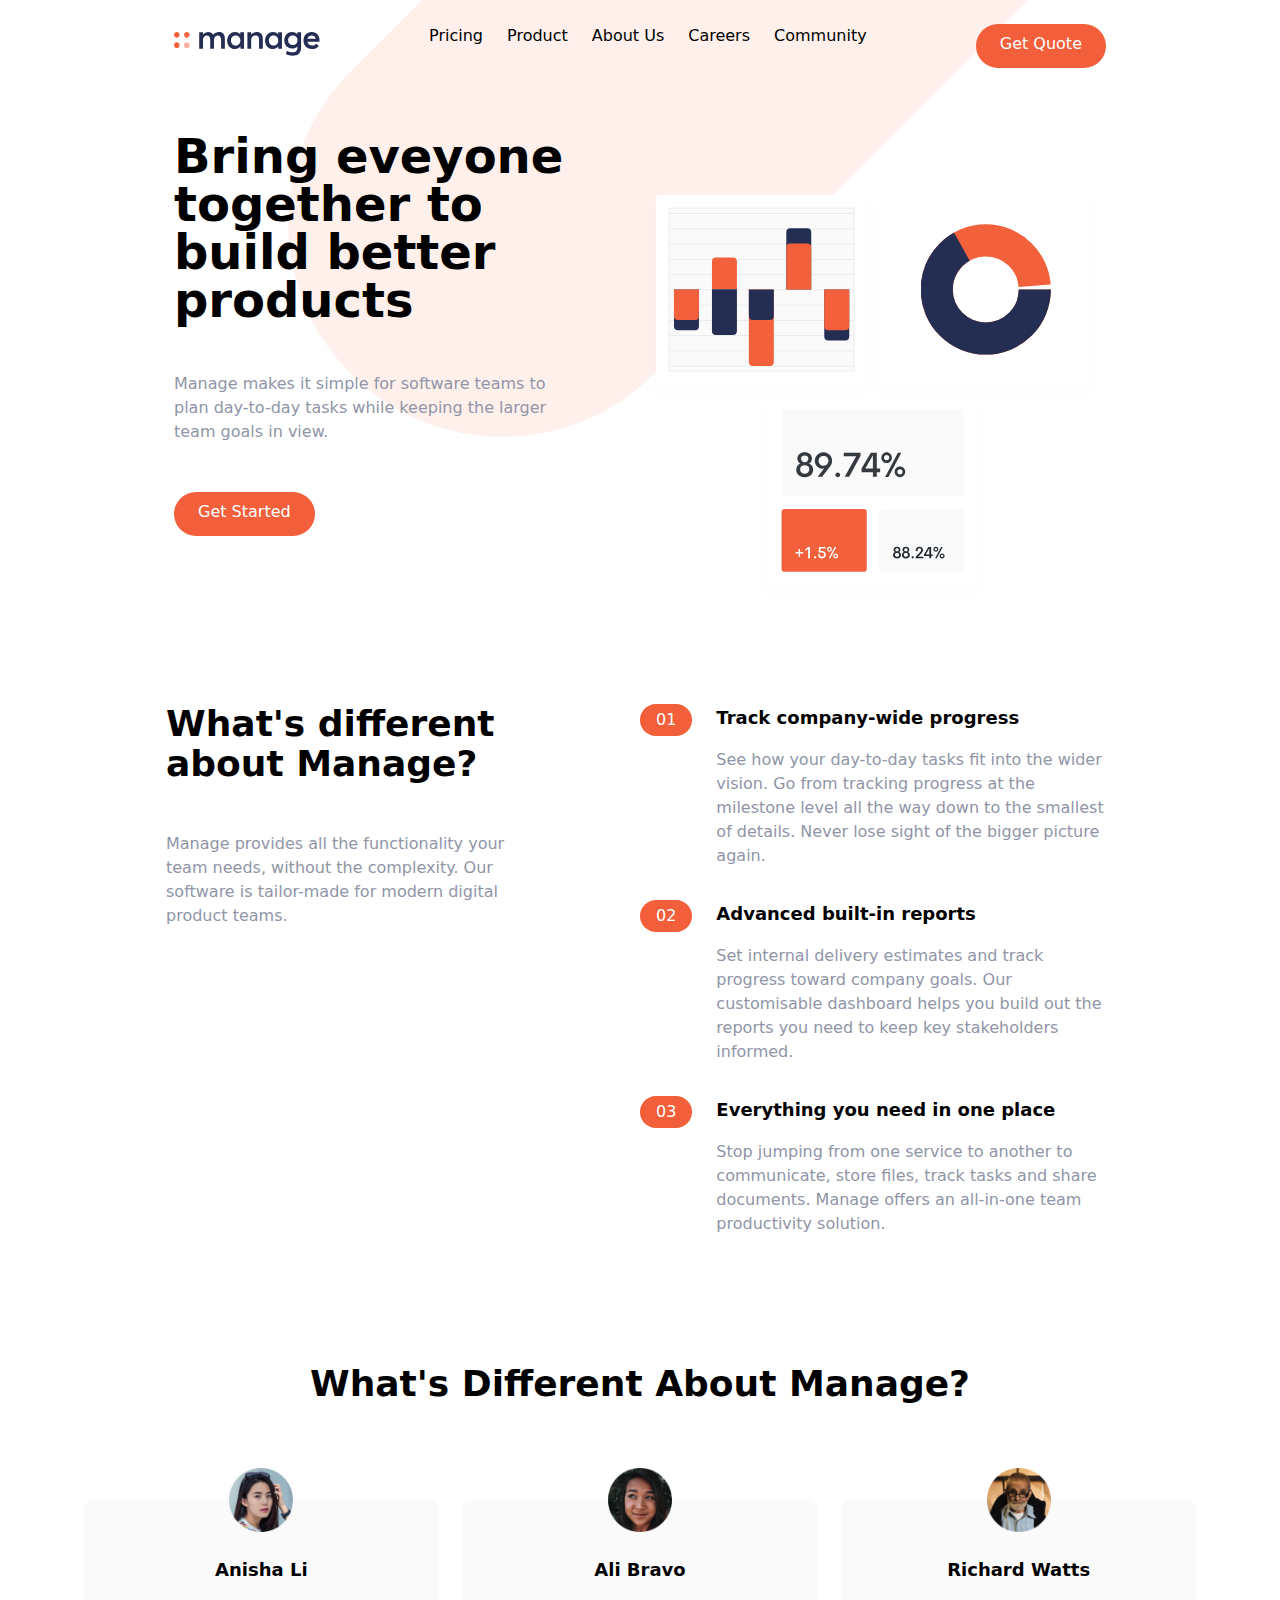
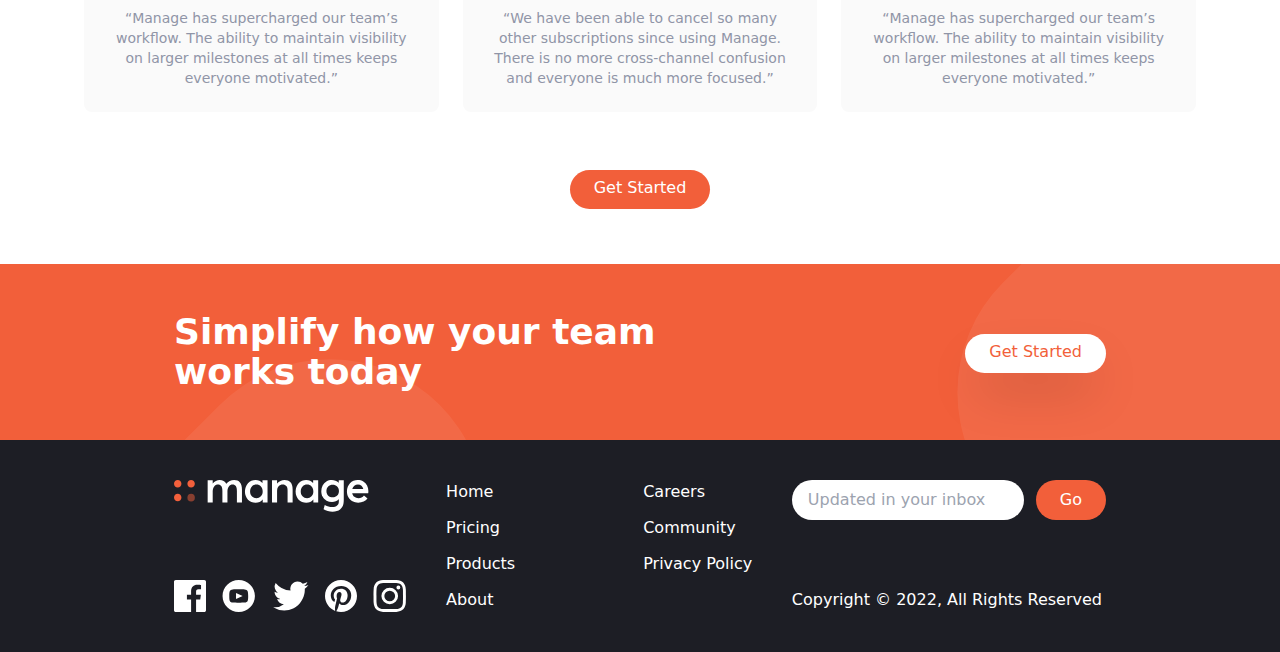
==== index.html @ 9576abb3 "Rename home.htm to index.html" ====
<!DOCTYPE html>
<html lang="en">
<head>
    <meta charset="UTF-8">
    <meta name="viewport" content="width=device-width, initial-scale=1.0">
    
    <link rel="stylesheet" href="css/main.css">
    <title>TailwindCss Landing Page</title>
</head>
<body>
    <!-- Navbar -->
    <nav class="relative container mx-auto p-6">
        <div class="flex item-center justify-between">
            <!-- Logo -->
            <div class="pt-2">
                <a href="#"><img src="/images/logo.svg" alt="Site Logo"></a>
            </div>
            <!-- Menu -->
            <div class="hidden md:flex space-x-6">
                <a href="#" class="hover:text-darkGrayishBlue">Pricing</a>
                <a href="#" class="hover:text-darkGrayishBlue">Product</a>
                <a href="#" class="hover:text-darkGrayishBlue">About Us</a>
                <a href="#" class="hover:text-darkGrayishBlue">Careers</a>
                <a href="#" class="hover:text-darkGrayishBlue">Community</a>
            </div>
            <!-- Get quote button -->
            <a href="#" class="hidden md:block p-3 px-6 pt-2 text-white bg-brightRed rounded-full baseline hover:bg-brightRedLight">Get Quote</a>
            
            <!-- Humburger -->
            <button id="menu-btn" class="block hamburger md:hidden focus:outline-none">
                <span class="hamburger-top"></span>
                <span class="hamburger-middle"></span>
                <span class="hamburger-bottom"></span>
            </button>
        </div>

        <!-- Mobile Menu -->
      <div class="md:hidden">
        <div id="menu" class="absolute flex-col items-center hidden self-end py-8 mt-10 space-y-6 font-bold bg-white sm:w-auto sm:self-center left-6 right-6 drop-shadow-md">
          <a href="#" class="hover:text-darkGrayishBlue">Pricing</a>
          <a href="#" class="hover:text-darkGrayishBlue">Product</a>
          <a href="#" class="hover:text-darkGrayishBlue">About Us</a>
          <a href="#" class="hover:text-darkGrayishBlue">Careers</a>
          <a href="#" class="hover:text-darkGrayishBlue">Community</a>
        </div>
      </div>
    </nav>
    <!-- Navbar ends -->

    <!-- Hero section -->
    <section id="Hero">
        <div class="container flex flex-col-reverse md:flex-row items-center px-6 mx-auto mt-10 space-y-0 md:space-y-0">
            <!-- Left col -->
            <div class="flex flex-col mb-32 space-y-12 md:w-1/2">
                <h1 class="max-w-md text-4xl font-bold text-center md:text-5xl md:text-left">
                    Bring eveyone together to build better products
                </h1>
                <p class="max-w-sm text-center text-darkGrayishBlue md:text-left">
                    Manage makes it simple for software teams to plan day-to-day tasks
                    while keeping the larger team goals in view.
                </p>
                <div class="flex justify-center md:justify-start">
                    <a href="#"  class="p-3 px-6 pt-2 text-white bg-brightRed rounded-full baseline hover:bg-brightRedLight">
                        Get Started
                    </a>
                </div>
            </div>
            <!-- right col image -->
            <div class="md:w-1/2">
                <img src="images/illustration-intro.svg" alt="" />
            </div>
        </div>
    </section>

    <!-- Featured sections -->
    <section id="features">
        <div class="container flex flex-col px-4 mx-auto mt-10 space-y-12 md:space-y-0 md:flex-row">
            <!-- What's Different -->
            <div class="flex flex-col space-y-12 md:w-1/2">
                <h2 class="max-w-md text-4xl font-bold text-center md:text-left">
                What's different about Manage?
                </h2>
                <p class="max-w-sm text-center text-darkGrayishBlue md:text-left">
                Manage provides all the functionality your team needs, without the
                complexity. Our software is tailor-made for modern digital product
                teams.
                </p>
            </div>

            <!-- Numbered items -->
            <div class="flex flex-col space-y-8 md:w-1/2">
                <!-- list item 1 -->
                <div class="flex flex-col space-y-3 md:space-y-0 md:space-x-6 md:flex-row">
                    <!-- Heading -->
                    <div class="rounded-l-full bg-brightRedSupLight md:bg-transparent">
                        <div class="flex items-center space-x-2">
                            <div class="px-4 py-2 text-white rounded-full md:py-1 bg-brightRed">
                                01
                            </div>
                            <h3 class="text-base font-bold md:mb-4 md:hidden">
                                Track company-wide progress
                            </h3>
                        </div>
                    </div>
                    <div>
                        <h3 class="hidden mb-4 text-lg font-bold md:block">
                            Track company-wide progress
                        </h3>
                        <p class="text-darkGrayishBlue">
                            See how your day-to-day tasks fit into the wider vision. Go from
                            tracking progress at the milestone level all the way down to the
                            smallest of details. Never lose sight of the bigger picture
                            again.
                        </p>
                    </div>
                </div>
                <!-- list item 2 -->
                <div class="flex flex-col space-y-3 md:space-y-0 md:space-x-6 md:flex-row">
                    <!-- Heading -->
                    <div class="rounded-l-full bg-brightRedSupLight md:bg-transparent">
                        <div class="flex items-center space-x-2">
                            <div class="px-4 py-2 text-white rounded-full md:py-1 bg-brightRed">
                                02
                            </div>
                            <h3 class="text-base font-bold md:mb-4 md:hidden">
                                Advanced built-in reports
                            </h3>
                        </div>
                    </div>
                    <div>
                        <h3 class="hidden mb-4 text-lg font-bold md:block">
                            Advanced built-in reports
                        </h3>
                        <p class="text-darkGrayishBlue">
                            Set internal delivery estimates and track progress toward
                            company goals. Our customisable dashboard helps you build out
                            the reports you need to keep key stakeholders informed.
                        </p>
                    </div>
                </div>
                <!-- list item 3 -->
                <div class="flex flex-col space-y-3 md:space-y-0 md:space-x-6 md:flex-row">
                    <!-- Heading -->
                    <div class="rounded-l-full bg-brightRedSupLight md:bg-transparent">
                        <div class="flex items-center space-x-2">
                            <div class="px-4 py-2 text-white rounded-full md:py-1 bg-brightRed">
                                03
                            </div>
                            <h3 class="text-base font-bold md:mb-4 md:hidden">
                                Everything you need in one place
                            </h3>
                        </div>
                    </div>
                    <div>
                        <h3 class="hidden mb-4 text-lg font-bold md:block">
                            Everything you need in one place
                        </h3>
                        <p class="text-darkGrayishBlue">
                            Stop jumping from one service to another to communicate, store
                            files, track tasks and share documents. Manage offers an
                            all-in-one team productivity solution.
                        </p>
                    </div>
                </div>
            </div>
        </div>
    </section>
    <!-- Featured sections ends -->

    <!-- Testimonials -->
    <section id="Testimonials">
        <div class="max-w-6xl px-5 mx-auto mt-32 text-center">
            <!-- Heading -->
            <h2 class="text-4xl font-bold text-center">
                What's Different About Manage?
            </h2>
            <!-- Testimonial container -->
            <div class="flex flex-col mt-24 md:flex-row md:space-x-6">
                <!-- testimonial 1 -->
                <div class="flex flex-col items-center p-6 space-y-6 rounded-lg bg-veryLightGray md:w-1/3">
                    <img src="images/avatar-anisha.png" class="w-16 -mt-14" alt="" />
                    <h5 class="text-lg font-bold">Anisha Li</h5>
                    <p class="text-sm text-darkGrayishBlue">
                        “Manage has supercharged our team’s workflow. The ability to
                        maintain visibility on larger milestones at all times keeps
                        everyone motivated.”
                    </p>
                </div>
                <!-- testimonial 2 -->
                <div class="hidden md:flex flex-col items-center p-6 space-y-6 rounded-lg bg-veryLightGray md:w-1/3">
                    <img src="images/avatar-ali.png" class="w-16 -mt-14" alt="" />
                    <h5 class="text-lg font-bold">Ali Bravo</h5>
                    <p class="text-sm text-darkGrayishBlue">
                        “We have been able to cancel so many other subscriptions since
                        using Manage. There is no more cross-channel confusion and
                        everyone is much more focused.”
                    </p>
                </div>
                <!-- testimonial 3 -->
                <div class="hidden md:flex flex-col items-center p-6 space-y-6 rounded-lg bg-veryLightGray md:w-1/3">
                    <img src="images/avatar-richard.png" class="w-16 -mt-14" alt="" />
                    <h5 class="text-lg font-bold">Richard Watts</h5>
                    <p class="text-sm text-darkGrayishBlue">
                        “Manage has supercharged our team’s workflow. The ability to
                        maintain visibility on larger milestones at all times keeps
                        everyone motivated.”
                    </p>
                </div>
            </div>
            <!-- Button -->
            <div class="my-16">
                <a
                href="#"
                class="p-3 px-6 pt-2 text-white bg-brightRed rounded-full baseline hover:bg-brightRedLight"
                >Get Started</a
                >
            </div>
        </div>

    </section>
    <!-- Testimonials ends -->

     <!-- CTA Section -->
     <section id="cta" class="bg-brightRed">
        <!-- Flex Container -->
        <div class="container flex flex-col items-center justify-between px-6 py-24 mx-auto space-y-12 md:py-12 md:flex-row md:space-y-0">
          <!-- Heading -->
          <h2 class="text-5xl font-bold text-center text-white md:text-4xl md:max-w-xl md:text-left">
            Simplify how your team works today
          </h2>
          <!-- Button -->
          <div>
            <a href="#" class="p-3 px-6 pt-2 text-brightRed bg-white rounded-full shadow-2xl baseline hover:bg-gray-900">
                Get Started
            </a>
          </div>
        </div>
      </section>
     <!-- CTA Section ends -->

     <!-- Footer -->
    <footer class="bg-veryDarkBlue">
        <!-- Flex Container -->
        <div class="container flex flex-col-reverse justify-between px-6 py-10 mx-auto space-y-8 md:flex-row md:space-y-0">
          <!-- Logo and social links container -->
          <div class="flex flex-col-reverse items-center justify-between space-y-12 md:flex-col md:space-y-0 md:items-start">
            <div class="mx-auto my-6 text-center text-white md:hidden">
              Copyright &copy; 2022, All Rights Reserved
            </div>
            <!-- Logo -->
            <div>
              <img src="images/logo-white.svg" class="h-8" alt="" />
            </div>
            <!-- Social Links Container -->
            <div class="flex justify-center space-x-4">
              <!-- Link 1 -->
              <a href="#">
                <img src="images/icon-facebook.svg" alt="" class="h-8" />
              </a>
              <!-- Link 2 -->
              <a href="#">
                <img src="images/icon-youtube.svg" alt="" class="h-8" />
              </a>
              <!-- Link 3 -->
              <a href="#">
                <img src="images/icon-twitter.svg" alt="" class="h-8" />
              </a>
              <!-- Link 4 -->
              <a href="#">
                <img src="images/icon-pinterest.svg" alt="" class="h-8" />
              </a>
              <!-- Link 5 -->
              <a href="#">
                <img src="images/icon-instagram.svg" alt="" class="h-8" />
              </a>
            </div>
          </div>
          <!-- List Container -->
          <div class="flex justify-around space-x-32">
            <div class="flex flex-col space-y-3 text-white">
              <a href="#" class="hover:text-brightRed">Home</a>
              <a href="#" class="hover:text-brightRed">Pricing</a>
              <a href="#" class="hover:text-brightRed">Products</a>
              <a href="#" class="hover:text-brightRed">About</a>
            </div>
            <div class="flex flex-col space-y-3 text-white">
              <a href="#" class="hover:text-brightRed">Careers</a>
              <a href="#" class="hover:text-brightRed">Community</a>
              <a href="#" class="hover:text-brightRed">Privacy Policy</a>
            </div>
          </div>
  
          <!-- Input Container -->
          <div class="flex flex-col justify-between">
            <form>
              <div class="flex space-x-3">
                <input type="text" class="flex-1 px-4 rounded-full focus:outline-none" placeholder="Updated in your inbox"/>
                <button class="px-6 py-2 text-white rounded-full bg-brightRed hover:bg-brightRedLight focus:outline-none">
                  Go
                </button>
              </div>
            </form>
            <div class="hidden text-white md:block">
              Copyright &copy; 2022, All Rights Reserved
            </div>
          </div>
        </div>
      </footer>
      <!-- Footer ends -->


      <!-- Scripts -->
      <script src="scripts/mainScript.js"></script>
</body>
</html>
---- css/main.css ----
/*
! tailwindcss v3.3.5 | MIT License | https://tailwindcss.com
*/

/*
1. Prevent padding and border from affecting element width. (https://github.com/mozdevs/cssremedy/issues/4)
2. Allow adding a border to an element by just adding a border-width. (https://github.com/tailwindcss/tailwindcss/pull/116)
*/

*,
::before,
::after {
  box-sizing: border-box;
  /* 1 */
  border-width: 0;
  /* 2 */
  border-style: solid;
  /* 2 */
  border-color: #e5e7eb;
  /* 2 */
}

::before,
::after {
  --tw-content: '';
}

/*
1. Use a consistent sensible line-height in all browsers.
2. Prevent adjustments of font size after orientation changes in iOS.
3. Use a more readable tab size.
4. Use the user's configured `sans` font-family by default.
5. Use the user's configured `sans` font-feature-settings by default.
6. Use the user's configured `sans` font-variation-settings by default.
*/

html {
  line-height: 1.5;
  /* 1 */
  -webkit-text-size-adjust: 100%;
  /* 2 */
  -moz-tab-size: 4;
  /* 3 */
  -o-tab-size: 4;
     tab-size: 4;
  /* 3 */
  font-family: ui-sans-serif, system-ui, -apple-system, BlinkMacSystemFont, "Segoe UI", Roboto, "Helvetica Neue", Arial, "Noto Sans", sans-serif, "Apple Color Emoji", "Segoe UI Emoji", "Segoe UI Symbol", "Noto Color Emoji";
  /* 4 */
  font-feature-settings: normal;
  /* 5 */
  font-variation-settings: normal;
  /* 6 */
}

/*
1. Remove the margin in all browsers.
2. Inherit line-height from `html` so users can set them as a class directly on the `html` element.
*/

body {
  margin: 0;
  /* 1 */
  line-height: inherit;
  /* 2 */
}

/*
1. Add the correct height in Firefox.
2. Correct the inheritance of border color in Firefox. (https://bugzilla.mozilla.org/show_bug.cgi?id=190655)
3. Ensure horizontal rules are visible by default.
*/

hr {
  height: 0;
  /* 1 */
  color: inherit;
  /* 2 */
  border-top-width: 1px;
  /* 3 */
}

/*
Add the correct text decoration in Chrome, Edge, and Safari.
*/

abbr:where([title]) {
  -webkit-text-decoration: underline dotted;
          text-decoration: underline dotted;
}

/*
Remove the default font size and weight for headings.
*/

h1,
h2,
h3,
h4,
h5,
h6 {
  font-size: inherit;
  font-weight: inherit;
}

/*
Reset links to optimize for opt-in styling instead of opt-out.
*/

a {
  color: inherit;
  text-decoration: inherit;
}

/*
Add the correct font weight in Edge and Safari.
*/

b,
strong {
  font-weight: bolder;
}

/*
1. Use the user's configured `mono` font family by default.
2. Correct the odd `em` font sizing in all browsers.
*/

code,
kbd,
samp,
pre {
  font-family: ui-monospace, SFMono-Regular, Menlo, Monaco, Consolas, "Liberation Mono", "Courier New", monospace;
  /* 1 */
  font-size: 1em;
  /* 2 */
}

/*
Add the correct font size in all browsers.
*/

small {
  font-size: 80%;
}

/*
Prevent `sub` and `sup` elements from affecting the line height in all browsers.
*/

sub,
sup {
  font-size: 75%;
  line-height: 0;
  position: relative;
  vertical-align: baseline;
}

sub {
  bottom: -0.25em;
}

sup {
  top: -0.5em;
}

/*
1. Remove text indentation from table contents in Chrome and Safari. (https://bugs.chromium.org/p/chromium/issues/detail?id=999088, https://bugs.webkit.org/show_bug.cgi?id=201297)
2. Correct table border color inheritance in all Chrome and Safari. (https://bugs.chromium.org/p/chromium/issues/detail?id=935729, https://bugs.webkit.org/show_bug.cgi?id=195016)
3. Remove gaps between table borders by default.
*/

table {
  text-indent: 0;
  /* 1 */
  border-color: inherit;
  /* 2 */
  border-collapse: collapse;
  /* 3 */
}

/*
1. Change the font styles in all browsers.
2. Remove the margin in Firefox and Safari.
3. Remove default padding in all browsers.
*/

button,
input,
optgroup,
select,
textarea {
  font-family: inherit;
  /* 1 */
  font-feature-settings: inherit;
  /* 1 */
  font-variation-settings: inherit;
  /* 1 */
  font-size: 100%;
  /* 1 */
  font-weight: inherit;
  /* 1 */
  line-height: inherit;
  /* 1 */
  color: inherit;
  /* 1 */
  margin: 0;
  /* 2 */
  padding: 0;
  /* 3 */
}

/*
Remove the inheritance of text transform in Edge and Firefox.
*/

button,
select {
  text-transform: none;
}

/*
1. Correct the inability to style clickable types in iOS and Safari.
2. Remove default button styles.
*/

button,
[type='button'],
[type='reset'],
[type='submit'] {
  -webkit-appearance: button;
  /* 1 */
  background-color: transparent;
  /* 2 */
  background-image: none;
  /* 2 */
}

/*
Use the modern Firefox focus style for all focusable elements.
*/

:-moz-focusring {
  outline: auto;
}

/*
Remove the additional `:invalid` styles in Firefox. (https://github.com/mozilla/gecko-dev/blob/2f9eacd9d3d995c937b4251a5557d95d494c9be1/layout/style/res/forms.css#L728-L737)
*/

:-moz-ui-invalid {
  box-shadow: none;
}

/*
Add the correct vertical alignment in Chrome and Firefox.
*/

progress {
  vertical-align: baseline;
}

/*
Correct the cursor style of increment and decrement buttons in Safari.
*/

::-webkit-inner-spin-button,
::-webkit-outer-spin-button {
  height: auto;
}

/*
1. Correct the odd appearance in Chrome and Safari.
2. Correct the outline style in Safari.
*/

[type='search'] {
  -webkit-appearance: textfield;
  /* 1 */
  outline-offset: -2px;
  /* 2 */
}

/*
Remove the inner padding in Chrome and Safari on macOS.
*/

::-webkit-search-decoration {
  -webkit-appearance: none;
}

/*
1. Correct the inability to style clickable types in iOS and Safari.
2. Change font properties to `inherit` in Safari.
*/

::-webkit-file-upload-button {
  -webkit-appearance: button;
  /* 1 */
  font: inherit;
  /* 2 */
}

/*
Add the correct display in Chrome and Safari.
*/

summary {
  display: list-item;
}

/*
Removes the default spacing and border for appropriate elements.
*/

blockquote,
dl,
dd,
h1,
h2,
h3,
h4,
h5,
h6,
hr,
figure,
p,
pre {
  margin: 0;
}

fieldset {
  margin: 0;
  padding: 0;
}

legend {
  padding: 0;
}

ol,
ul,
menu {
  list-style: none;
  margin: 0;
  padding: 0;
}

/*
Reset default styling for dialogs.
*/

dialog {
  padding: 0;
}

/*
Prevent resizing textareas horizontally by default.
*/

textarea {
  resize: vertical;
}

/*
1. Reset the default placeholder opacity in Firefox. (https://github.com/tailwindlabs/tailwindcss/issues/3300)
2. Set the default placeholder color to the user's configured gray 400 color.
*/

input::-moz-placeholder, textarea::-moz-placeholder {
  opacity: 1;
  /* 1 */
  color: #9ca3af;
  /* 2 */
}

input::placeholder,
textarea::placeholder {
  opacity: 1;
  /* 1 */
  color: #9ca3af;
  /* 2 */
}

/*
Set the default cursor for buttons.
*/

button,
[role="button"] {
  cursor: pointer;
}

/*
Make sure disabled buttons don't get the pointer cursor.
*/

:disabled {
  cursor: default;
}

/*
1. Make replaced elements `display: block` by default. (https://github.com/mozdevs/cssremedy/issues/14)
2. Add `vertical-align: middle` to align replaced elements more sensibly by default. (https://github.com/jensimmons/cssremedy/issues/14#issuecomment-634934210)
   This can trigger a poorly considered lint error in some tools but is included by design.
*/

img,
svg,
video,
canvas,
audio,
iframe,
embed,
object {
  display: block;
  /* 1 */
  vertical-align: middle;
  /* 2 */
}

/*
Constrain images and videos to the parent width and preserve their intrinsic aspect ratio. (https://github.com/mozdevs/cssremedy/issues/14)
*/

img,
video {
  max-width: 100%;
  height: auto;
}

/* Make elements with the HTML hidden attribute stay hidden by default */

[hidden] {
  display: none;
}

*, ::before, ::after {
  --tw-border-spacing-x: 0;
  --tw-border-spacing-y: 0;
  --tw-translate-x: 0;
  --tw-translate-y: 0;
  --tw-rotate: 0;
  --tw-skew-x: 0;
  --tw-skew-y: 0;
  --tw-scale-x: 1;
  --tw-scale-y: 1;
  --tw-pan-x:  ;
  --tw-pan-y:  ;
  --tw-pinch-zoom:  ;
  --tw-scroll-snap-strictness: proximity;
  --tw-gradient-from-position:  ;
  --tw-gradient-via-position:  ;
  --tw-gradient-to-position:  ;
  --tw-ordinal:  ;
  --tw-slashed-zero:  ;
  --tw-numeric-figure:  ;
  --tw-numeric-spacing:  ;
  --tw-numeric-fraction:  ;
  --tw-ring-inset:  ;
  --tw-ring-offset-width: 0px;
  --tw-ring-offset-color: #fff;
  --tw-ring-color: rgb(59 130 246 / 0.5);
  --tw-ring-offset-shadow: 0 0 #0000;
  --tw-ring-shadow: 0 0 #0000;
  --tw-shadow: 0 0 #0000;
  --tw-shadow-colored: 0 0 #0000;
  --tw-blur:  ;
  --tw-brightness:  ;
  --tw-contrast:  ;
  --tw-grayscale:  ;
  --tw-hue-rotate:  ;
  --tw-invert:  ;
  --tw-saturate:  ;
  --tw-sepia:  ;
  --tw-drop-shadow:  ;
  --tw-backdrop-blur:  ;
  --tw-backdrop-brightness:  ;
  --tw-backdrop-contrast:  ;
  --tw-backdrop-grayscale:  ;
  --tw-backdrop-hue-rotate:  ;
  --tw-backdrop-invert:  ;
  --tw-backdrop-opacity:  ;
  --tw-backdrop-saturate:  ;
  --tw-backdrop-sepia:  ;
}

::backdrop {
  --tw-border-spacing-x: 0;
  --tw-border-spacing-y: 0;
  --tw-translate-x: 0;
  --tw-translate-y: 0;
  --tw-rotate: 0;
  --tw-skew-x: 0;
  --tw-skew-y: 0;
  --tw-scale-x: 1;
  --tw-scale-y: 1;
  --tw-pan-x:  ;
  --tw-pan-y:  ;
  --tw-pinch-zoom:  ;
  --tw-scroll-snap-strictness: proximity;
  --tw-gradient-from-position:  ;
  --tw-gradient-via-position:  ;
  --tw-gradient-to-position:  ;
  --tw-ordinal:  ;
  --tw-slashed-zero:  ;
  --tw-numeric-figure:  ;
  --tw-numeric-spacing:  ;
  --tw-numeric-fraction:  ;
  --tw-ring-inset:  ;
  --tw-ring-offset-width: 0px;
  --tw-ring-offset-color: #fff;
  --tw-ring-color: rgb(59 130 246 / 0.5);
  --tw-ring-offset-shadow: 0 0 #0000;
  --tw-ring-shadow: 0 0 #0000;
  --tw-shadow: 0 0 #0000;
  --tw-shadow-colored: 0 0 #0000;
  --tw-blur:  ;
  --tw-brightness:  ;
  --tw-contrast:  ;
  --tw-grayscale:  ;
  --tw-hue-rotate:  ;
  --tw-invert:  ;
  --tw-saturate:  ;
  --tw-sepia:  ;
  --tw-drop-shadow:  ;
  --tw-backdrop-blur:  ;
  --tw-backdrop-brightness:  ;
  --tw-backdrop-contrast:  ;
  --tw-backdrop-grayscale:  ;
  --tw-backdrop-hue-rotate:  ;
  --tw-backdrop-invert:  ;
  --tw-backdrop-opacity:  ;
  --tw-backdrop-saturate:  ;
  --tw-backdrop-sepia:  ;
}

.container {
  width: 100%;
}

@media (min-width: 500px) {
  .container {
    max-width: 500px;
  }
}

@media (min-width: 768px) {
  .container {
    max-width: 768px;
  }
}

@media (min-width: 980px) {
  .container {
    max-width: 980px;
  }
}

@media (min-width: 1440px) {
  .container {
    max-width: 1440px;
  }
}

.absolute {
  position: absolute;
}

.relative {
  position: relative;
}

.left-6 {
  left: 1.5rem;
}

.right-6 {
  right: 1.5rem;
}

.mx-auto {
  margin-left: auto;
  margin-right: auto;
}

.my-16 {
  margin-top: 4rem;
  margin-bottom: 4rem;
}

.my-6 {
  margin-top: 1.5rem;
  margin-bottom: 1.5rem;
}

.-mt-14 {
  margin-top: -3.5rem;
}

.mb-32 {
  margin-bottom: 8rem;
}

.mb-4 {
  margin-bottom: 1rem;
}

.mt-10 {
  margin-top: 2.5rem;
}

.mt-24 {
  margin-top: 6rem;
}

.mt-32 {
  margin-top: 8rem;
}

.block {
  display: block;
}

.flex {
  display: flex;
}

.hidden {
  display: none;
}

.h-8 {
  height: 2rem;
}

.w-16 {
  width: 4rem;
}

.max-w-6xl {
  max-width: 72rem;
}

.max-w-md {
  max-width: 28rem;
}

.max-w-sm {
  max-width: 24rem;
}

.flex-1 {
  flex: 1 1 0%;
}

.flex-col {
  flex-direction: column;
}

.flex-col-reverse {
  flex-direction: column-reverse;
}

.items-center {
  align-items: center;
}

.justify-center {
  justify-content: center;
}

.justify-between {
  justify-content: space-between;
}

.justify-around {
  justify-content: space-around;
}

.space-x-2 > :not([hidden]) ~ :not([hidden]) {
  --tw-space-x-reverse: 0;
  margin-right: calc(0.5rem * var(--tw-space-x-reverse));
  margin-left: calc(0.5rem * calc(1 - var(--tw-space-x-reverse)));
}

.space-x-3 > :not([hidden]) ~ :not([hidden]) {
  --tw-space-x-reverse: 0;
  margin-right: calc(0.75rem * var(--tw-space-x-reverse));
  margin-left: calc(0.75rem * calc(1 - var(--tw-space-x-reverse)));
}

.space-x-32 > :not([hidden]) ~ :not([hidden]) {
  --tw-space-x-reverse: 0;
  margin-right: calc(8rem * var(--tw-space-x-reverse));
  margin-left: calc(8rem * calc(1 - var(--tw-space-x-reverse)));
}

.space-x-4 > :not([hidden]) ~ :not([hidden]) {
  --tw-space-x-reverse: 0;
  margin-right: calc(1rem * var(--tw-space-x-reverse));
  margin-left: calc(1rem * calc(1 - var(--tw-space-x-reverse)));
}

.space-x-6 > :not([hidden]) ~ :not([hidden]) {
  --tw-space-x-reverse: 0;
  margin-right: calc(1.5rem * var(--tw-space-x-reverse));
  margin-left: calc(1.5rem * calc(1 - var(--tw-space-x-reverse)));
}

.space-y-0 > :not([hidden]) ~ :not([hidden]) {
  --tw-space-y-reverse: 0;
  margin-top: calc(0px * calc(1 - var(--tw-space-y-reverse)));
  margin-bottom: calc(0px * var(--tw-space-y-reverse));
}

.space-y-12 > :not([hidden]) ~ :not([hidden]) {
  --tw-space-y-reverse: 0;
  margin-top: calc(3rem * calc(1 - var(--tw-space-y-reverse)));
  margin-bottom: calc(3rem * var(--tw-space-y-reverse));
}

.space-y-3 > :not([hidden]) ~ :not([hidden]) {
  --tw-space-y-reverse: 0;
  margin-top: calc(0.75rem * calc(1 - var(--tw-space-y-reverse)));
  margin-bottom: calc(0.75rem * var(--tw-space-y-reverse));
}

.space-y-6 > :not([hidden]) ~ :not([hidden]) {
  --tw-space-y-reverse: 0;
  margin-top: calc(1.5rem * calc(1 - var(--tw-space-y-reverse)));
  margin-bottom: calc(1.5rem * var(--tw-space-y-reverse));
}

.space-y-8 > :not([hidden]) ~ :not([hidden]) {
  --tw-space-y-reverse: 0;
  margin-top: calc(2rem * calc(1 - var(--tw-space-y-reverse)));
  margin-bottom: calc(2rem * var(--tw-space-y-reverse));
}

.self-end {
  align-self: flex-end;
}

.rounded-full {
  border-radius: 9999px;
}

.rounded-lg {
  border-radius: 0.5rem;
}

.rounded-l-full {
  border-top-left-radius: 9999px;
  border-bottom-left-radius: 9999px;
}

.bg-brightRed {
  --tw-bg-opacity: 1;
  background-color: hsl(12 88% 59% / var(--tw-bg-opacity));
}

.bg-brightRedSupLight {
  --tw-bg-opacity: 1;
  background-color: hsl(12 88% 95% / var(--tw-bg-opacity));
}

.bg-veryDarkBlue {
  --tw-bg-opacity: 1;
  background-color: hsl(233 12% 13% / var(--tw-bg-opacity));
}

.bg-veryLightGray {
  --tw-bg-opacity: 1;
  background-color: hsl(0 0% 98% / var(--tw-bg-opacity));
}

.bg-white {
  --tw-bg-opacity: 1;
  background-color: rgb(255 255 255 / var(--tw-bg-opacity));
}

.p-3 {
  padding: 0.75rem;
}

.p-6 {
  padding: 1.5rem;
}

.px-4 {
  padding-left: 1rem;
  padding-right: 1rem;
}

.px-5 {
  padding-left: 1.25rem;
  padding-right: 1.25rem;
}

.px-6 {
  padding-left: 1.5rem;
  padding-right: 1.5rem;
}

.py-10 {
  padding-top: 2.5rem;
  padding-bottom: 2.5rem;
}

.py-2 {
  padding-top: 0.5rem;
  padding-bottom: 0.5rem;
}

.py-24 {
  padding-top: 6rem;
  padding-bottom: 6rem;
}

.py-8 {
  padding-top: 2rem;
  padding-bottom: 2rem;
}

.pt-2 {
  padding-top: 0.5rem;
}

.text-center {
  text-align: center;
}

.text-4xl {
  font-size: 2.25rem;
  line-height: 2.5rem;
}

.text-5xl {
  font-size: 3rem;
  line-height: 1;
}

.text-base {
  font-size: 1rem;
  line-height: 1.5rem;
}

.text-lg {
  font-size: 1.125rem;
  line-height: 1.75rem;
}

.text-sm {
  font-size: 0.875rem;
  line-height: 1.25rem;
}

.font-bold {
  font-weight: 700;
}

.text-brightRed {
  --tw-text-opacity: 1;
  color: hsl(12 88% 59% / var(--tw-text-opacity));
}

.text-darkGrayishBlue {
  --tw-text-opacity: 1;
  color: hsl(227 12% 61% / var(--tw-text-opacity));
}

.text-white {
  --tw-text-opacity: 1;
  color: rgb(255 255 255 / var(--tw-text-opacity));
}

.shadow-2xl {
  --tw-shadow: 0 25px 50px -12px rgb(0 0 0 / 0.25);
  --tw-shadow-colored: 0 25px 50px -12px var(--tw-shadow-color);
  box-shadow: var(--tw-ring-offset-shadow, 0 0 #0000), var(--tw-ring-shadow, 0 0 #0000), var(--tw-shadow);
}

.drop-shadow-md {
  --tw-drop-shadow: drop-shadow(0 4px 3px rgb(0 0 0 / 0.07)) drop-shadow(0 2px 2px rgb(0 0 0 / 0.06));
  filter: var(--tw-blur) var(--tw-brightness) var(--tw-contrast) var(--tw-grayscale) var(--tw-hue-rotate) var(--tw-invert) var(--tw-saturate) var(--tw-sepia) var(--tw-drop-shadow);
}

body {
  background-image: url('../images/bg-tablet-pattern.svg');
  background-repeat: no-repeat;
  background-size: 800px;
  background-position: 60% -25%;
}

#cta {
  background-image: url('../images/bg-simplify-section-desktop.svg');
  background-repeat: no-repeat;
}

@media (max-width: 576px) {
  body {
    background-position: 50px -50px;
    background-size: 500px;
  }

  #cta {
    background-image: url('../images/bg-simplify-section-mobile.svg');
  }
}

/* Hamburger Menu */

.hamburger {
  cursor: pointer;
  width: 24px;
  height: 24px;
  transition: all 0.25s;
  position: relative;
}

.hamburger-top,
  .hamburger-middle,
  .hamburger-bottom {
  position: absolute;
  top: 0;
  left: 0;
  width: 24px;
  height: 2px;
  background: #000;
  transform: rotate(0);
  transition: all 0.3s;
}

.hamburger-middle {
  transform: translateY(7px);
}

.hamburger-bottom {
  transform: translateY(14px);
}

.open {
  transform: rotate(90deg);
  transform: translateY(0px);
}

.open .hamburger-top {
  transform: rotate(45deg) translateY(6px) translate(6px);
}

.open .hamburger-middle {
  display: none;
}

.open .hamburger-bottom {
  transform: rotate(-45deg) translateY(6px) translate(-6px);
}

.hover\:bg-brightRedLight:hover {
  --tw-bg-opacity: 1;
  background-color: hsl(12 88% 69% / var(--tw-bg-opacity));
}

.hover\:bg-gray-900:hover {
  --tw-bg-opacity: 1;
  background-color: rgb(17 24 39 / var(--tw-bg-opacity));
}

.hover\:text-brightRed:hover {
  --tw-text-opacity: 1;
  color: hsl(12 88% 59% / var(--tw-text-opacity));
}

.hover\:text-darkGrayishBlue:hover {
  --tw-text-opacity: 1;
  color: hsl(227 12% 61% / var(--tw-text-opacity));
}

.focus\:outline-none:focus {
  outline: 2px solid transparent;
  outline-offset: 2px;
}

@media (min-width: 500px) {
  .sm\:w-auto {
    width: auto;
  }

  .sm\:self-center {
    align-self: center;
  }
}

@media (min-width: 768px) {
  .md\:mb-4 {
    margin-bottom: 1rem;
  }

  .md\:block {
    display: block;
  }

  .md\:flex {
    display: flex;
  }

  .md\:hidden {
    display: none;
  }

  .md\:w-1\/2 {
    width: 50%;
  }

  .md\:w-1\/3 {
    width: 33.333333%;
  }

  .md\:max-w-xl {
    max-width: 36rem;
  }

  .md\:flex-row {
    flex-direction: row;
  }

  .md\:flex-col {
    flex-direction: column;
  }

  .md\:items-start {
    align-items: flex-start;
  }

  .md\:justify-start {
    justify-content: flex-start;
  }

  .md\:space-x-6 > :not([hidden]) ~ :not([hidden]) {
    --tw-space-x-reverse: 0;
    margin-right: calc(1.5rem * var(--tw-space-x-reverse));
    margin-left: calc(1.5rem * calc(1 - var(--tw-space-x-reverse)));
  }

  .md\:space-y-0 > :not([hidden]) ~ :not([hidden]) {
    --tw-space-y-reverse: 0;
    margin-top: calc(0px * calc(1 - var(--tw-space-y-reverse)));
    margin-bottom: calc(0px * var(--tw-space-y-reverse));
  }

  .md\:bg-transparent {
    background-color: transparent;
  }

  .md\:py-1 {
    padding-top: 0.25rem;
    padding-bottom: 0.25rem;
  }

  .md\:py-12 {
    padding-top: 3rem;
    padding-bottom: 3rem;
  }

  .md\:text-left {
    text-align: left;
  }

  .md\:text-4xl {
    font-size: 2.25rem;
    line-height: 2.5rem;
  }

  .md\:text-5xl {
    font-size: 3rem;
    line-height: 1;
  }
}
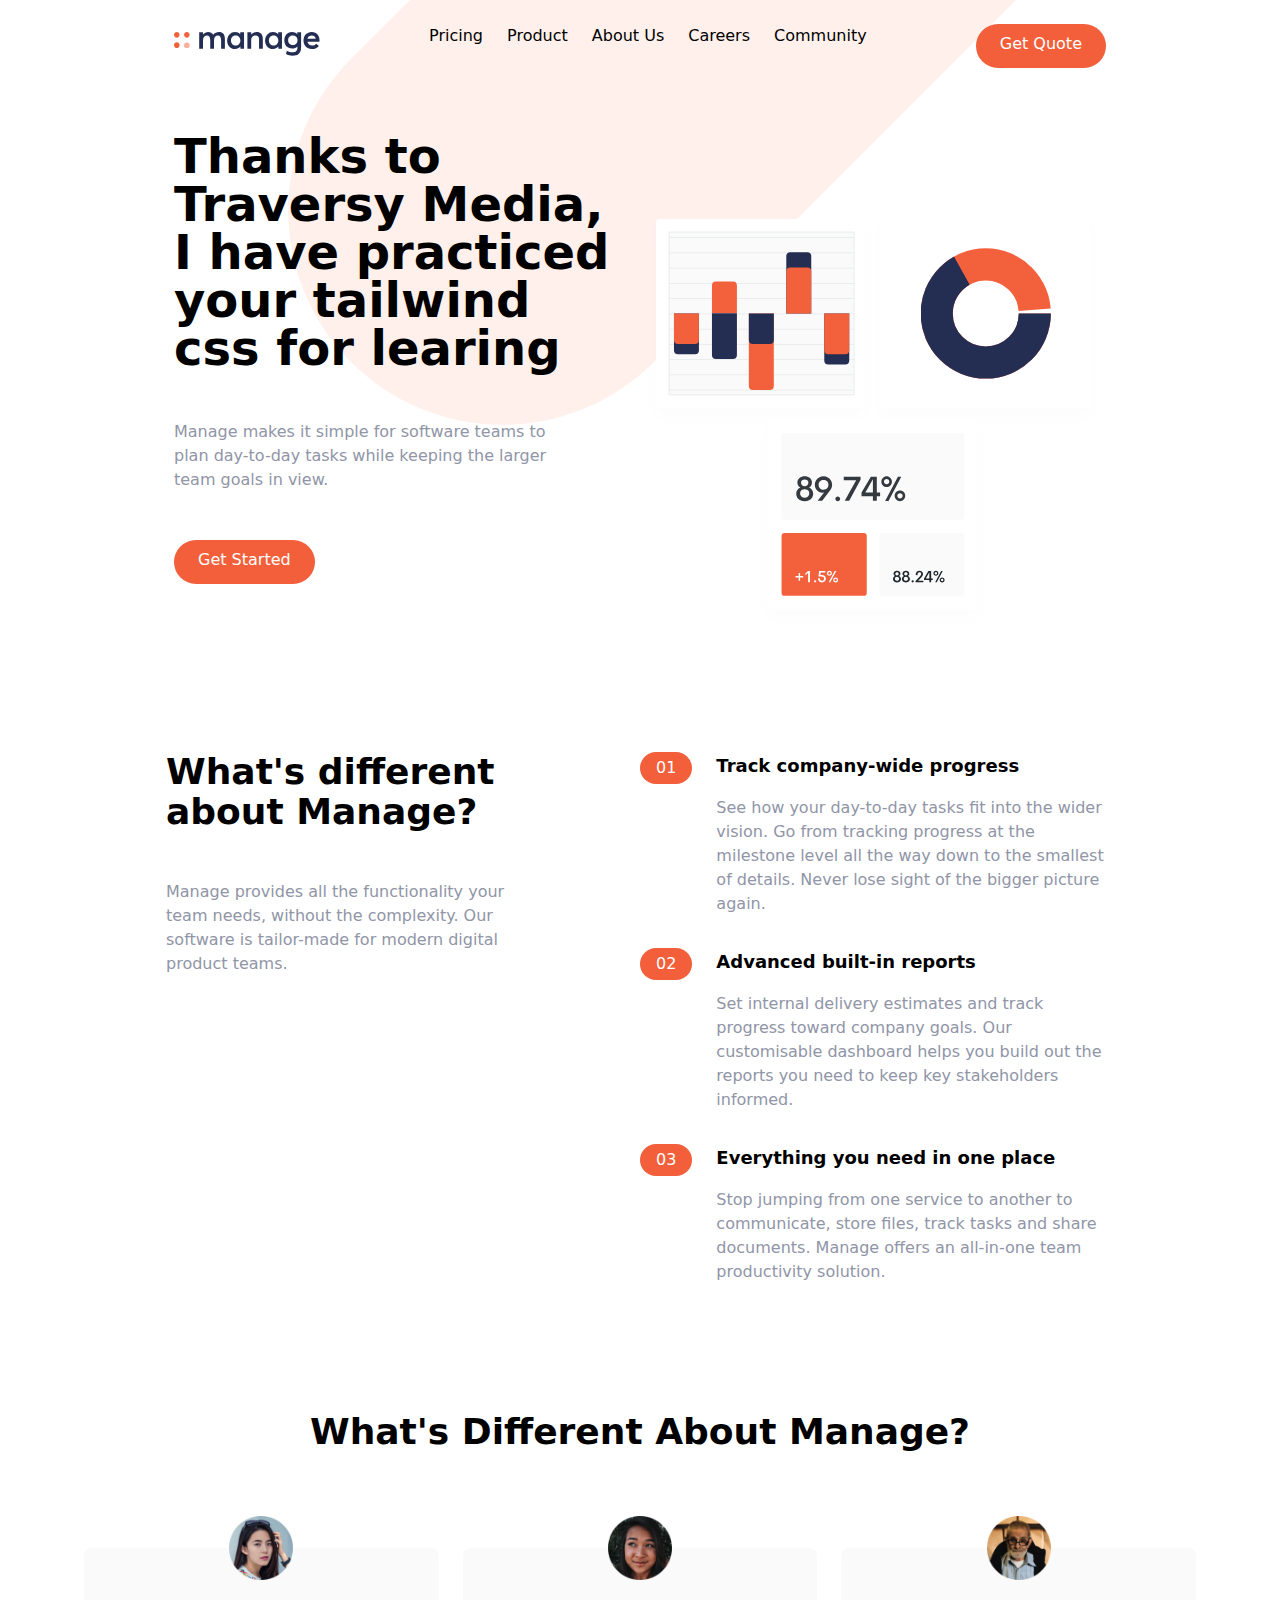
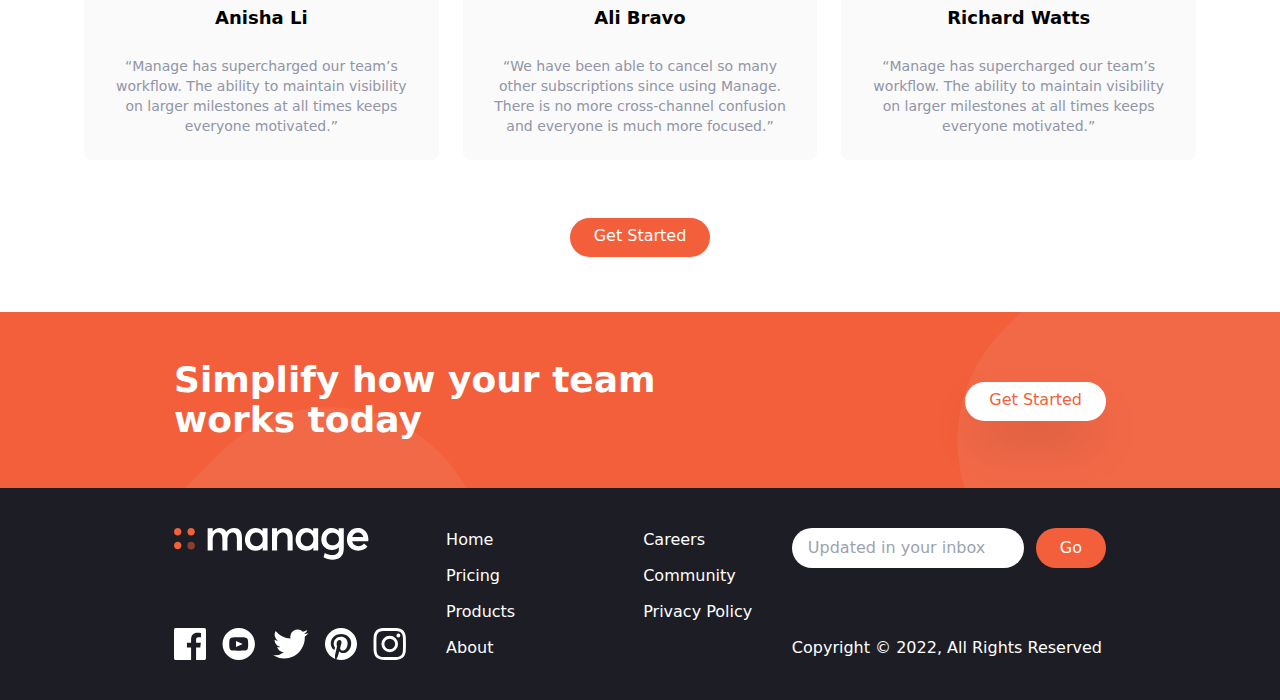
==== commit 1057975d: "Update index.html" ====
--- a/index.html
+++ b/index.html
@@ -53,7 +53,7 @@
             <!-- Left col -->
             <div class="flex flex-col mb-32 space-y-12 md:w-1/2">
                 <h1 class="max-w-md text-4xl font-bold text-center md:text-5xl md:text-left">
-                    Bring eveyone together to build better products
+                    Thanks to Traversy Media, I have practiced your tailwind css for learing
                 </h1>
                 <p class="max-w-sm text-center text-darkGrayishBlue md:text-left">
                     Manage makes it simple for software teams to plan day-to-day tasks
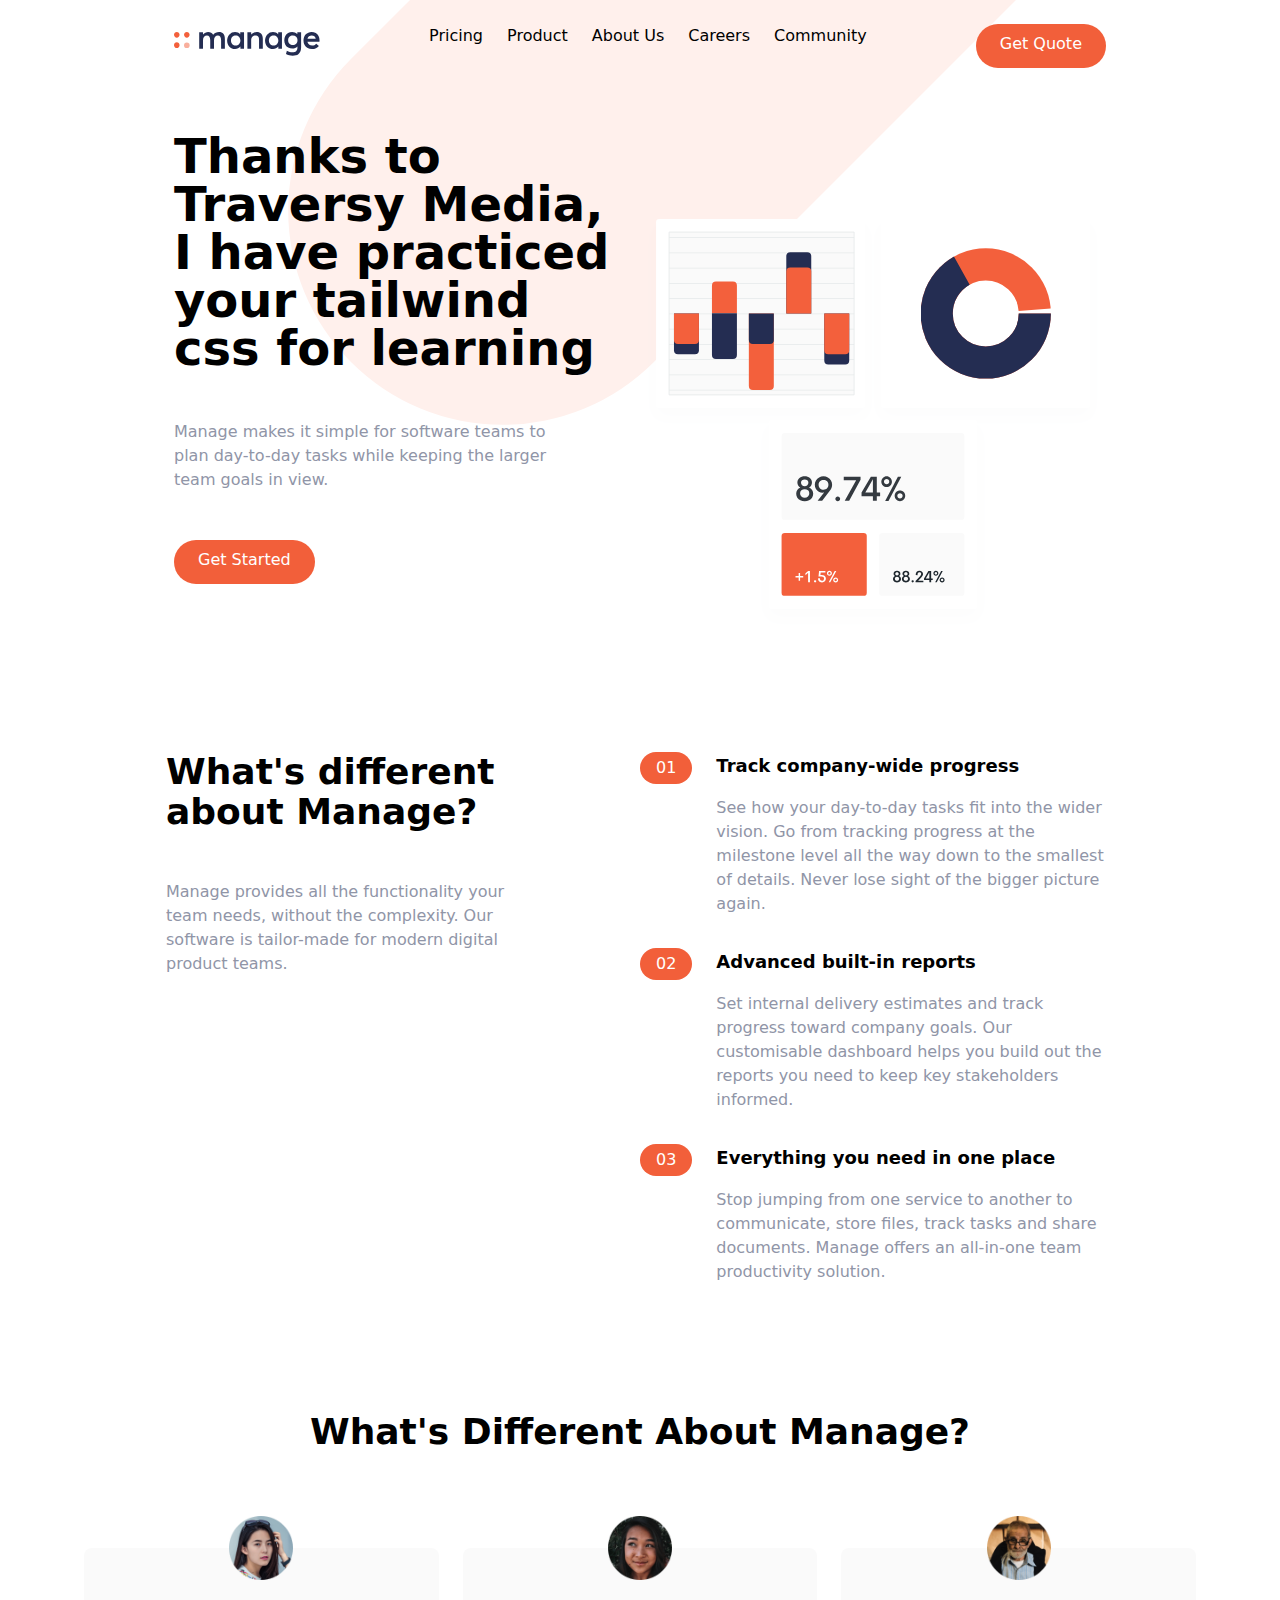
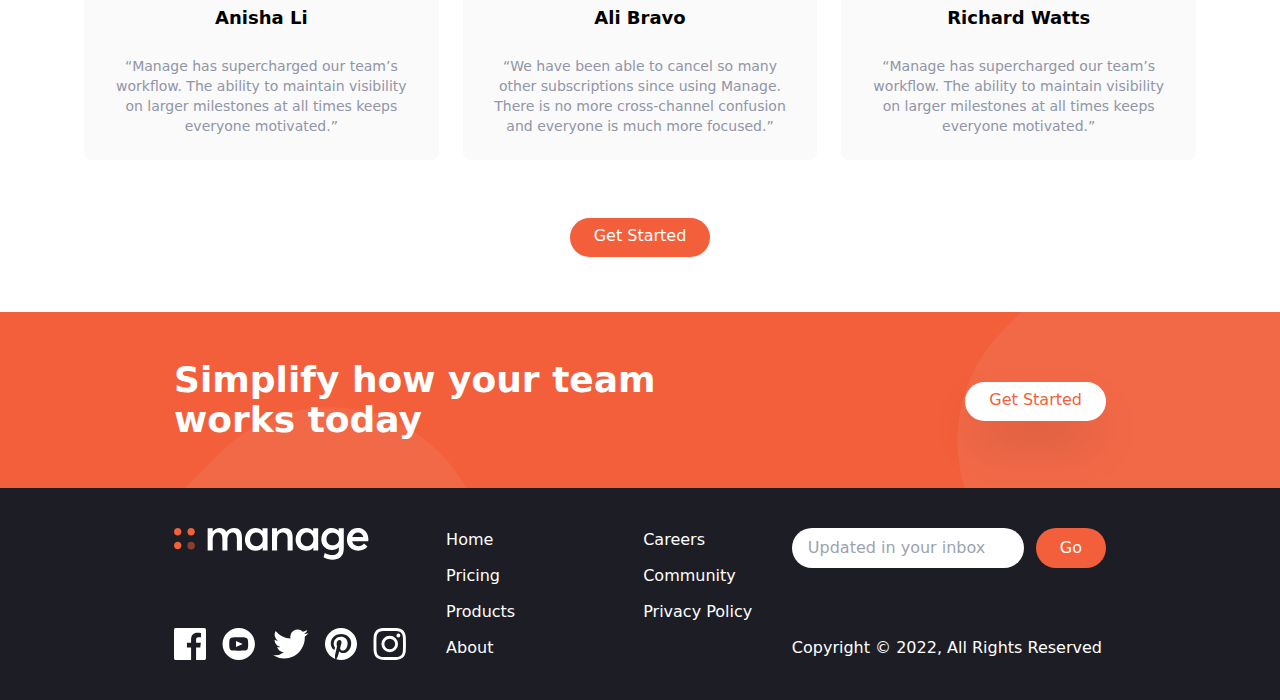
==== commit 0335c530: "Update index.html" ====
--- a/index.html
+++ b/index.html
@@ -53,7 +53,7 @@
             <!-- Left col -->
             <div class="flex flex-col mb-32 space-y-12 md:w-1/2">
                 <h1 class="max-w-md text-4xl font-bold text-center md:text-5xl md:text-left">
-                    Thanks to Traversy Media, I have practiced your tailwind css for learing
+                    Thanks to Traversy Media, I have practiced your tailwind css for learning
                 </h1>
                 <p class="max-w-sm text-center text-darkGrayishBlue md:text-left">
                     Manage makes it simple for software teams to plan day-to-day tasks
